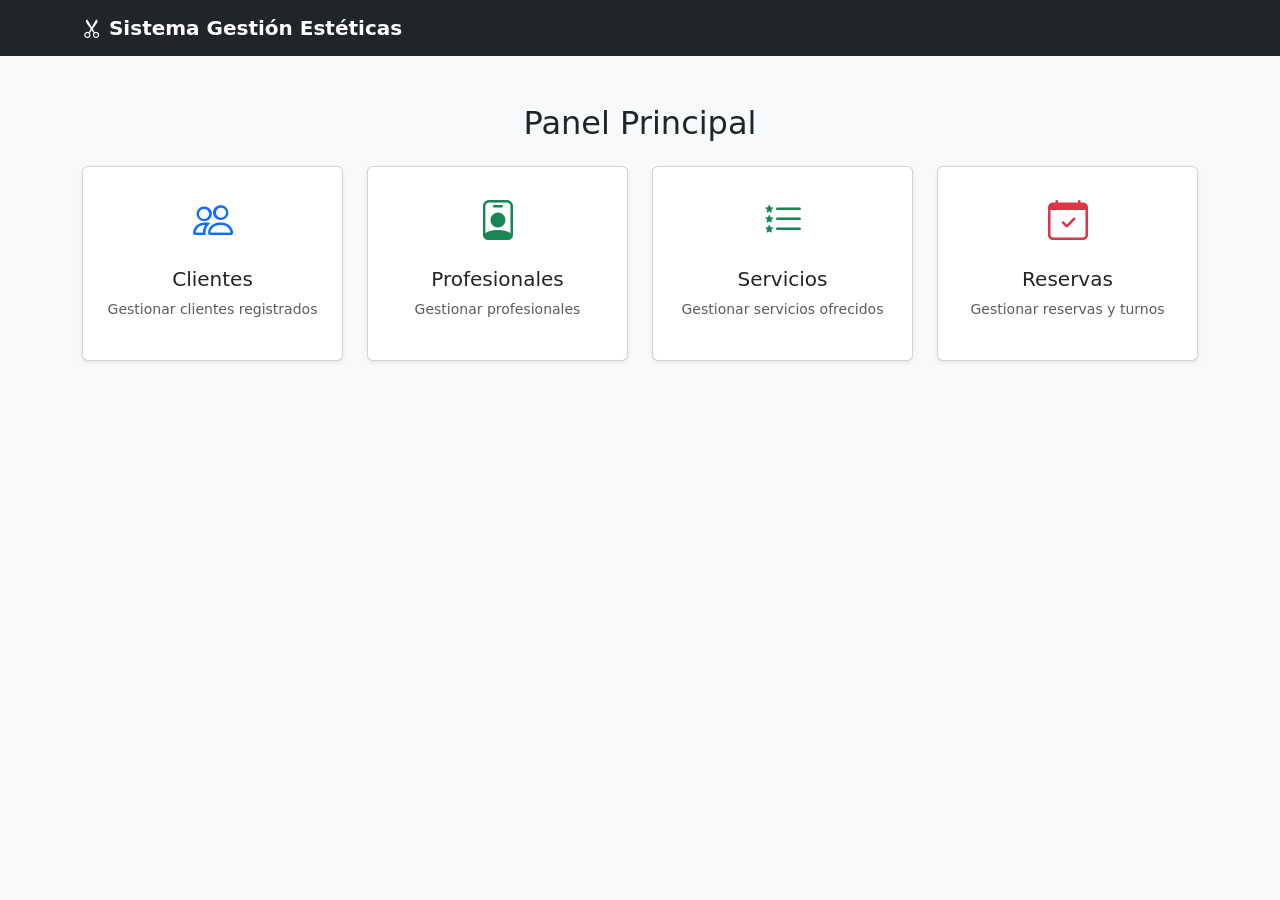
==== src/main/resources/static/index.html @ 4ff73477 "conexion de backend con front" ====
<!doctype html>
<html lang="es">
  <head>
    <meta charset="UTF-8" />
    <meta name="viewport" content="width=device-width, initial-scale=1.0" />
    <title>Sistema de Gestión para Estéticas</title>
    <link
      href="https://cdn.jsdelivr.net/npm/bootstrap@5.3.0/dist/css/bootstrap.min.css"
      rel="stylesheet"
    />
    <link
      href="https://cdn.jsdelivr.net/npm/bootstrap-icons@1.10.5/font/bootstrap-icons.css"
      rel="stylesheet"
    />
    <link rel="stylesheet" href="css/estilos.css" />
  </head>
  <body>
    <nav class="navbar navbar-dark bg-dark">
      <div class="container">
        <span class="navbar-brand">
          <i class="bi bi-scissors"></i> Sistema Gestión Estéticas
        </span>
      </div>
    </nav>

    <div class="container mt-5">
      <h2 class="mb-4 text-center">Panel Principal</h2>
      <div class="row g-4 justify-content-center">
        <div class="col-md-3">
          <a href="clientes.html" class="text-decoration-none">
            <div class="card card-modulo shadow-sm text-center p-4">
              <i class="bi bi-people fs-1 text-primary"></i>
              <h5 class="mt-3">Clientes</h5>
              <p class="text-muted small">Gestionar clientes registrados</p>
            </div>
          </a>
        </div>

        <div class="col-md-3">
          <a href="profesionales.html" class="text-decoration-none">
            <div class="card card-modulo shadow-sm text-center p-4">
              <i class="bi bi-person-badge fs-1 text-success"></i>
              <h5 class="mt-3">Profesionales</h5>
              <p class="text-muted small">Gestionar profesionales</p>
            </div>
          </a>
        </div>

        <div class="col-md-3">
          <a href="servicios.html" class="text-decoration-none">
            <div class="card card-modulo shadow-sm text-center p-4">
              <i class="bi bi-list-stars fs-1 text-success"></i>
              <h5 class="mt-3">Servicios</h5>
              <p class="text-muted small">Gestionar servicios ofrecidos</p>
            </div>
          </a>
        </div>

        <div class="col-md-3">
          <a href="reservas.html" class="text-decoration-none">
            <div class="card card-modulo shadow-sm text-center p-4">
              <i class="bi bi-calendar-check fs-1 text-danger"></i>
              <h5 class="mt-3">Reservas</h5>
              <p class="text-muted small">Gestionar reservas y turnos</p>
            </div>
          </a>
        </div>
      </div>
    </div>

    <script src="https://cdn.jsdelivr.net/npm/bootstrap@5.3.0/dist/js/bootstrap.bundle.min.js"></script>
  </body>
</html>
---- src/main/resources/static/css/estilos.css ----
/* General */
body {
  background-color: #f8f9fa;
}

/* Navbar */
.navbar-brand {
  font-weight: 600;
}

/* Tarjetas del panel principal */
.card-modulo {
  transition: transform 0.2s;
  cursor: pointer;
}

.card-modulo:hover {
  transform: translateY(-5px);
}

/* Tablas */
.table thead {
  background-color: #343a40;
  color: white;
}

/* Badges de estado reserva */
.badge-pendiente {
  background-color: #ffc107;
  color: #000;
}
.badge-confirmada {
  background-color: #198754;
  color: #fff;
}
.badge-cancelada {
  background-color: #dc3545;
  color: #fff;
}
.badge-completada {
  background-color: #0d6efd;
  color: #fff;
}

/* Botones de acción en tablas */
.btn-accion {
  padding: 2px 8px;
  font-size: 12px;
}
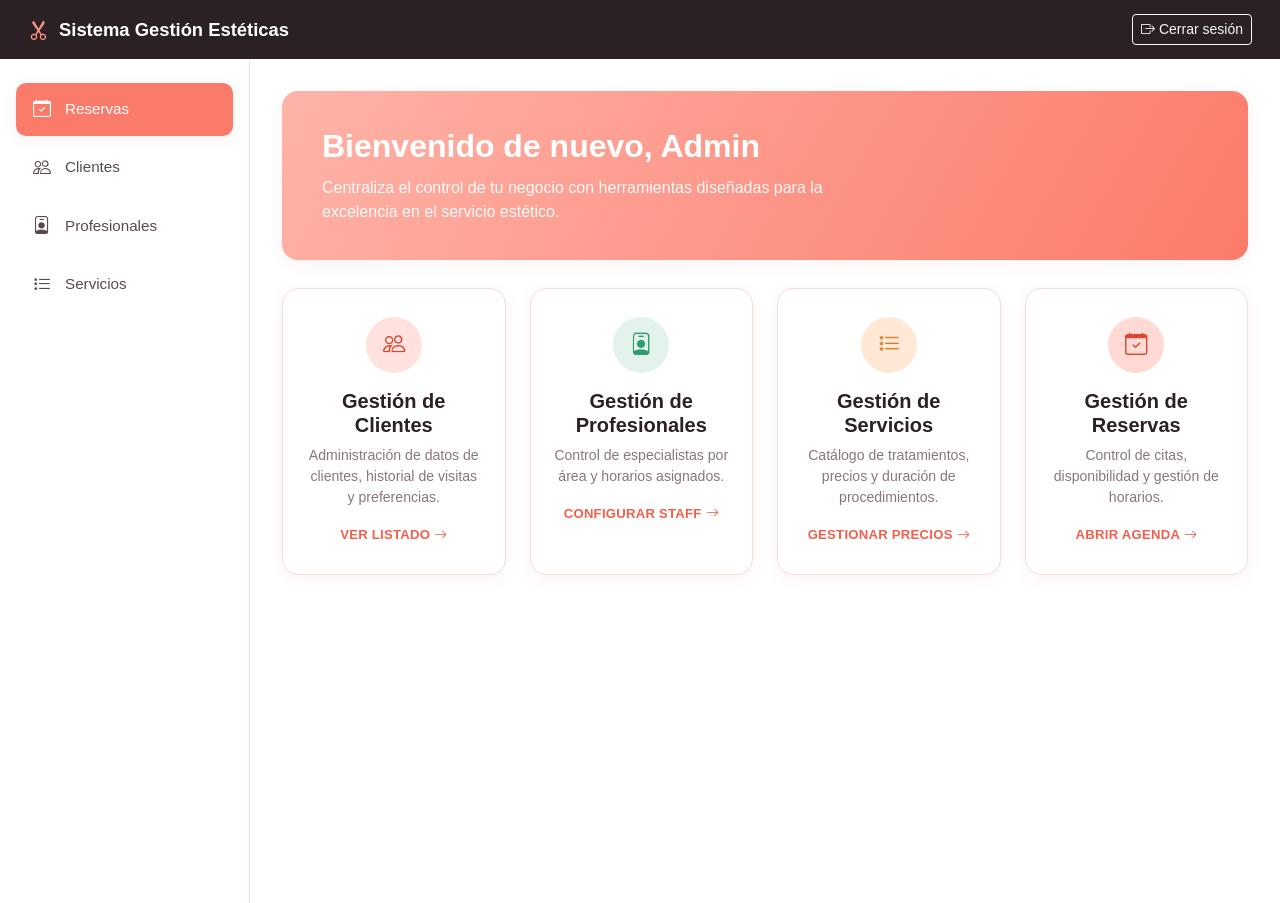
==== commit 3e7f048e: "Version mas reciente y estable" ====
--- a/src/main/resources/static/index.html
+++ b/src/main/resources/static/index.html
@@ -15,59 +15,121 @@
     <link rel="stylesheet" href="css/estilos.css" />
   </head>
   <body>
-    <nav class="navbar navbar-dark bg-dark">
-      <div class="container">
-        <span class="navbar-brand">
-          <i class="bi bi-scissors"></i> Sistema Gestión Estéticas
-        </span>
-      </div>
+    <!-- Topbar -->
+    <nav class="topbar">
+      <a class="topbar-brand" href="index.html">
+        <i class="bi bi-scissors"></i> Sistema Gestión Estéticas
+      </a>
+      <button
+        onclick="cerrarSesion()"
+        class="btn btn-sm btn-outline-light ms-auto"
+      >
+        <i class="bi bi-box-arrow-right"></i> Cerrar sesión
+      </button>
     </nav>
 
-    <div class="container mt-5">
-      <h2 class="mb-4 text-center">Panel Principal</h2>
-      <div class="row g-4 justify-content-center">
-        <div class="col-md-3">
-          <a href="clientes.html" class="text-decoration-none">
-            <div class="card card-modulo shadow-sm text-center p-4">
-              <i class="bi bi-people fs-1 text-primary"></i>
-              <h5 class="mt-3">Clientes</h5>
-              <p class="text-muted small">Gestionar clientes registrados</p>
-            </div>
-          </a>
+    <div class="app-layout">
+      <!-- Sidebar -->
+      <aside class="sidebar">
+        <a href="reservas.html" class="sidebar-link activo">
+          <i class="bi bi-calendar-check"></i> Reservas
+        </a>
+        <a href="clientes.html" class="sidebar-link">
+          <i class="bi bi-people"></i> Clientes
+        </a>
+        <a href="profesionales.html" class="sidebar-link">
+          <i class="bi bi-person-badge"></i> Profesionales
+        </a>
+        <a href="servicios.html" class="sidebar-link">
+          <i class="bi bi-list-stars"></i> Servicios
+        </a>
+      </aside>
+
+      <!-- Contenido principal -->
+      <main class="main-content">
+        <div class="hero-bienvenida">
+          <h2>Bienvenido de nuevo, Admin</h2>
+          <p>
+            Centraliza el control de tu negocio con herramientas diseñadas para
+            la excelencia en el servicio estético.
+          </p>
         </div>
 
-        <div class="col-md-3">
-          <a href="profesionales.html" class="text-decoration-none">
-            <div class="card card-modulo shadow-sm text-center p-4">
-              <i class="bi bi-person-badge fs-1 text-success"></i>
-              <h5 class="mt-3">Profesionales</h5>
-              <p class="text-muted small">Gestionar profesionales</p>
-            </div>
-          </a>
+        <div class="row g-4">
+          <div class="col-md-6 col-lg-3">
+            <a href="clientes.html" class="card-modulo d-block">
+              <div class="card-modulo-icono icono-clientes">
+                <i class="bi bi-people"></i>
+              </div>
+              <h5>Gestión de Clientes</h5>
+              <p>
+                Administración de datos de clientes, historial de visitas y
+                preferencias.
+              </p>
+              <span class="enlace-accion"
+                >Ver listado <i class="bi bi-arrow-right"></i
+              ></span>
+            </a>
+          </div>
+
+          <div class="col-md-6 col-lg-3">
+            <a href="profesionales.html" class="card-modulo d-block">
+              <div class="card-modulo-icono icono-profesionales">
+                <i class="bi bi-person-badge"></i>
+              </div>
+              <h5>Gestión de Profesionales</h5>
+              <p>Control de especialistas por área y horarios asignados.</p>
+              <span class="enlace-accion"
+                >Configurar staff <i class="bi bi-arrow-right"></i
+              ></span>
+            </a>
+          </div>
+
+          <div class="col-md-6 col-lg-3">
+            <a href="servicios.html" class="card-modulo d-block">
+              <div class="card-modulo-icono icono-servicios">
+                <i class="bi bi-list-stars"></i>
+              </div>
+              <h5>Gestión de Servicios</h5>
+              <p>
+                Catálogo de tratamientos, precios y duración de procedimientos.
+              </p>
+              <span class="enlace-accion"
+                >Gestionar precios <i class="bi bi-arrow-right"></i
+              ></span>
+            </a>
+          </div>
+
+          <div class="col-md-6 col-lg-3">
+            <a href="reservas.html" class="card-modulo d-block">
+              <div class="card-modulo-icono icono-reservas">
+                <i class="bi bi-calendar-check"></i>
+              </div>
+              <h5>Gestión de Reservas</h5>
+              <p>Control de citas, disponibilidad y gestión de horarios.</p>
+              <span class="enlace-accion"
+                >Abrir agenda <i class="bi bi-arrow-right"></i
+              ></span>
+            </a>
+          </div>
         </div>
-
-        <div class="col-md-3">
-          <a href="servicios.html" class="text-decoration-none">
-            <div class="card card-modulo shadow-sm text-center p-4">
-              <i class="bi bi-list-stars fs-1 text-success"></i>
-              <h5 class="mt-3">Servicios</h5>
-              <p class="text-muted small">Gestionar servicios ofrecidos</p>
-            </div>
-          </a>
-        </div>
-
-        <div class="col-md-3">
-          <a href="reservas.html" class="text-decoration-none">
-            <div class="card card-modulo shadow-sm text-center p-4">
-              <i class="bi bi-calendar-check fs-1 text-danger"></i>
-              <h5 class="mt-3">Reservas</h5>
-              <p class="text-muted small">Gestionar reservas y turnos</p>
-            </div>
-          </a>
-        </div>
-      </div>
+      </main>
     </div>
 
     <script src="https://cdn.jsdelivr.net/npm/bootstrap@5.3.0/dist/js/bootstrap.bundle.min.js"></script>
+    <script>
+      async function cerrarSesion() {
+        // Obtener el token CSRF de la cookie
+        const csrfToken = document.cookie
+          .split("; ")
+          .find((r) => r.startsWith("XSRF-TOKEN="))
+          ?.split("=")[1];
+        await fetch("/logout", {
+          method: "POST",
+          headers: { "X-XSRF-TOKEN": csrfToken ?? "" },
+        });
+        window.location.href = "/login?logout=true";
+      }
+    </script>
   </body>
 </html>
--- a/src/main/resources/static/css/estilos.css
+++ b/src/main/resources/static/css/estilos.css
@@ -1,45 +1,310 @@
-/* General */
+/* ============================================
+   Sistema Gestión Estéticas — Paleta rosa/coral
+   ============================================ */
+
+:root {
+  --rosa-50: #fff5f5;
+  --rosa-100: #ffe8e6;
+  --coral-300: #ffb3a8;
+  --coral-400: #ff9685;
+  --coral-500: #fb7b6a;
+  --coral-600: #f25f4c;
+  --coral-700: #d94632;
+  --tinta-900: #2b2024;
+  --tinta-700: #5a4a4d;
+  --tinta-500: #8a7679;
+  --tinta-300: #c9bcbe;
+  --borde: #f1dedb;
+  --blanco: #ffffff;
+  --sombra: 0 4px 16px rgba(217, 70, 50, 0.07);
+  --sombra-hover: 0 8px 24px rgba(217, 70, 50, 0.12);
+  --radio: 16px;
+  --radio-sm: 10px;
+}
+
+* {
+  box-sizing: border-box;
+}
+
 body {
-  background-color: #f8f9fa;
-}
-
-/* Navbar */
-.navbar-brand {
+  margin: 0;
+  font-family: "Segoe UI", Tahoma, Geneva, Verdana, sans-serif;
+}
+
+/* ============================================
+   Topbar
+   ============================================ */
+.topbar {
+  background-color: var(--tinta-900);
+  color: var(--blanco);
+  padding: 14px 28px;
+  display: flex;
+  align-items: center;
+  position: sticky;
+  top: 0;
+  z-index: 1030;
+}
+
+.topbar-brand {
+  display: flex;
+  align-items: center;
+  gap: 10px;
+  font-weight: 700;
+  font-size: 1.15rem;
+  color: var(--blanco);
+  text-decoration: none;
+}
+
+.topbar-brand i {
+  color: var(--coral-400);
+  font-size: 1.3rem;
+}
+
+/* ============================================
+   Layout: sidebar + contenido
+   ============================================ */
+.app-layout {
+  display: flex;
+  min-height: calc(100vh - 56px);
+}
+
+.sidebar {
+  width: 250px;
+  flex-shrink: 0;
+  background-color: var(--blanco);
+  border-right: 1px solid var(--borde);
+  padding: 24px 16px;
+  display: flex;
+  flex-direction: column;
+  gap: 6px;
+}
+
+.sidebar-link {
+  display: flex;
+  align-items: center;
+  gap: 12px;
+  padding: 12px 14px;
+  border-radius: var(--radio-sm);
+  color: var(--tinta-700);
+  text-decoration: none;
+  font-weight: 500;
+  font-size: 0.95rem;
+  transition:
+    background-color 0.15s ease,
+    color 0.15s ease;
+  border: 1px solid transparent;
+}
+
+.sidebar-link i {
+  font-size: 1.1rem;
+  width: 22px;
+  text-align: center;
+}
+
+.sidebar-link:hover {
+  background-color: var(--rosa-100);
+  color: var(--coral-700);
+}
+
+.sidebar-link.activo {
+  background-color: var(--coral-500);
+  color: var(--blanco);
+  box-shadow: var(--sombra);
+}
+
+.sidebar-link.activo i {
+  color: var(--blanco);
+}
+
+.main-content {
+  flex: 1;
+  padding: 32px;
+  min-width: 0;
+}
+
+/* ============================================
+   Hero de bienvenida (panel principal)
+   ============================================ */
+.hero-bienvenida {
+  background: linear-gradient(120deg, var(--coral-300), var(--coral-500));
+  border-radius: var(--radio);
+  padding: 36px 40px;
+  color: var(--blanco);
+  margin-bottom: 28px;
+  box-shadow: var(--sombra);
+}
+
+.hero-bienvenida h2 {
+  font-weight: 700;
+  margin-bottom: 10px;
+}
+
+.hero-bienvenida p {
+  opacity: 0.95;
+  max-width: 560px;
+  margin-bottom: 0;
+}
+
+/* ============================================
+   Tarjetas del panel principal
+   ============================================ */
+.card-modulo {
+  background-color: var(--blanco);
+  border: 1px solid var(--borde);
+  border-radius: var(--radio);
+  padding: 28px 22px;
+  text-align: center;
+  text-decoration: none;
+  color: var(--tinta-900);
+  transition:
+    transform 0.18s ease,
+    box-shadow 0.18s ease;
+  box-shadow: var(--sombra);
+  height: 100%;
+}
+
+.card-modulo:hover {
+  transform: translateY(-4px);
+  box-shadow: var(--sombra-hover);
+  color: var(--tinta-900);
+}
+
+.card-modulo-icono {
+  width: 56px;
+  height: 56px;
+  border-radius: 50%;
+  display: flex;
+  align-items: center;
+  justify-content: center;
+  margin: 0 auto 16px;
+  font-size: 1.4rem;
+}
+
+.icono-clientes {
+  background-color: #ffe2de;
+  color: var(--coral-700);
+}
+
+.icono-profesionales {
+  background-color: #e3f3ec;
+  color: #2f9e6e;
+}
+
+.icono-servicios {
+  background-color: #ffe9d6;
+  color: #d97f2c;
+}
+
+.icono-reservas {
+  background-color: #ffd9d3;
+  color: var(--coral-700);
+}
+
+.card-modulo h5 {
+  font-weight: 700;
+  margin-bottom: 8px;
+}
+
+.card-modulo p {
+  color: var(--tinta-500);
+  font-size: 0.88rem;
+  margin-bottom: 14px;
+}
+
+.card-modulo .enlace-accion {
+  font-size: 0.82rem;
   font-weight: 600;
-}
-
-/* Tarjetas del panel principal */
-.card-modulo {
-  transition: transform 0.2s;
-  cursor: pointer;
-}
-
-.card-modulo:hover {
-  transform: translateY(-5px);
-}
-
-/* Tablas */
+  color: var(--coral-600);
+  text-transform: uppercase;
+  letter-spacing: 0.02em;
+}
+
+/* ============================================
+   Encabezados de sección
+   ============================================ */
+.seccion-header {
+  display: flex;
+  justify-content: space-between;
+  align-items: center;
+  margin-bottom: 20px;
+}
+
+.seccion-header h4 {
+  font-weight: 700;
+  margin-bottom: 0;
+  color: var(--tinta-900);
+}
+
+/* ============================================
+   Botones (paleta coral)
+   ============================================ */
+.btn-coral {
+  background-color: var(--coral-500);
+  border-color: var(--coral-500);
+  color: var(--blanco);
+}
+
+.btn-coral:hover {
+  background-color: var(--coral-600);
+  border-color: var(--coral-600);
+  color: var(--blanco);
+}
+
+.btn-outline-coral {
+  background-color: transparent;
+  border: 1px solid var(--coral-500);
+  color: var(--coral-600);
+}
+
+.btn-outline-coral:hover {
+  background-color: var(--coral-500);
+  color: var(--blanco);
+}
+
+/* ============================================
+   Tarjetas y tablas
+   ============================================ */
+.card {
+  border: 1px solid var(--borde);
+  border-radius: var(--radio);
+}
+
+.card.shadow-sm {
+  box-shadow: var(--sombra) !important;
+}
+
 .table thead {
-  background-color: #343a40;
-  color: white;
+  background-color: var(--tinta-900);
+  color: var(--blanco);
+}
+
+.table thead th {
+  font-weight: 600;
+  font-size: 0.85rem;
+  text-transform: uppercase;
+  letter-spacing: 0.02em;
+}
+
+.table-hover tbody tr:hover {
+  background-color: var(--rosa-50);
 }
 
 /* Badges de estado reserva */
 .badge-pendiente {
-  background-color: #ffc107;
-  color: #000;
+  background-color: #ffd9a0;
+  color: #7a5200;
 }
 .badge-confirmada {
-  background-color: #198754;
-  color: #fff;
+  background-color: #bfe8d4;
+  color: #1f6b46;
 }
 .badge-cancelada {
-  background-color: #dc3545;
-  color: #fff;
+  background-color: #ffc7bd;
+  color: #99291a;
 }
 .badge-completada {
-  background-color: #0d6efd;
-  color: #fff;
+  background-color: #c9def7;
+  color: #1a4e8a;
 }
 
 /* Botones de acción en tablas */
@@ -47,3 +312,34 @@
   padding: 2px 8px;
   font-size: 12px;
 }
+
+/* Modales con acento coral en el header */
+.modal-header.bg-dark {
+  background-color: var(--tinta-900) !important;
+}
+
+/* ============================================
+   Responsive
+   ============================================ */
+@media (max-width: 768px) {
+  .app-layout {
+    flex-direction: column;
+  }
+
+  .sidebar {
+    width: 100%;
+    flex-direction: row;
+    overflow-x: auto;
+    border-right: none;
+    border-bottom: 1px solid var(--borde);
+    padding: 12px;
+  }
+
+  .sidebar-link {
+    flex-shrink: 0;
+  }
+
+  .main-content {
+    padding: 20px;
+  }
+}
